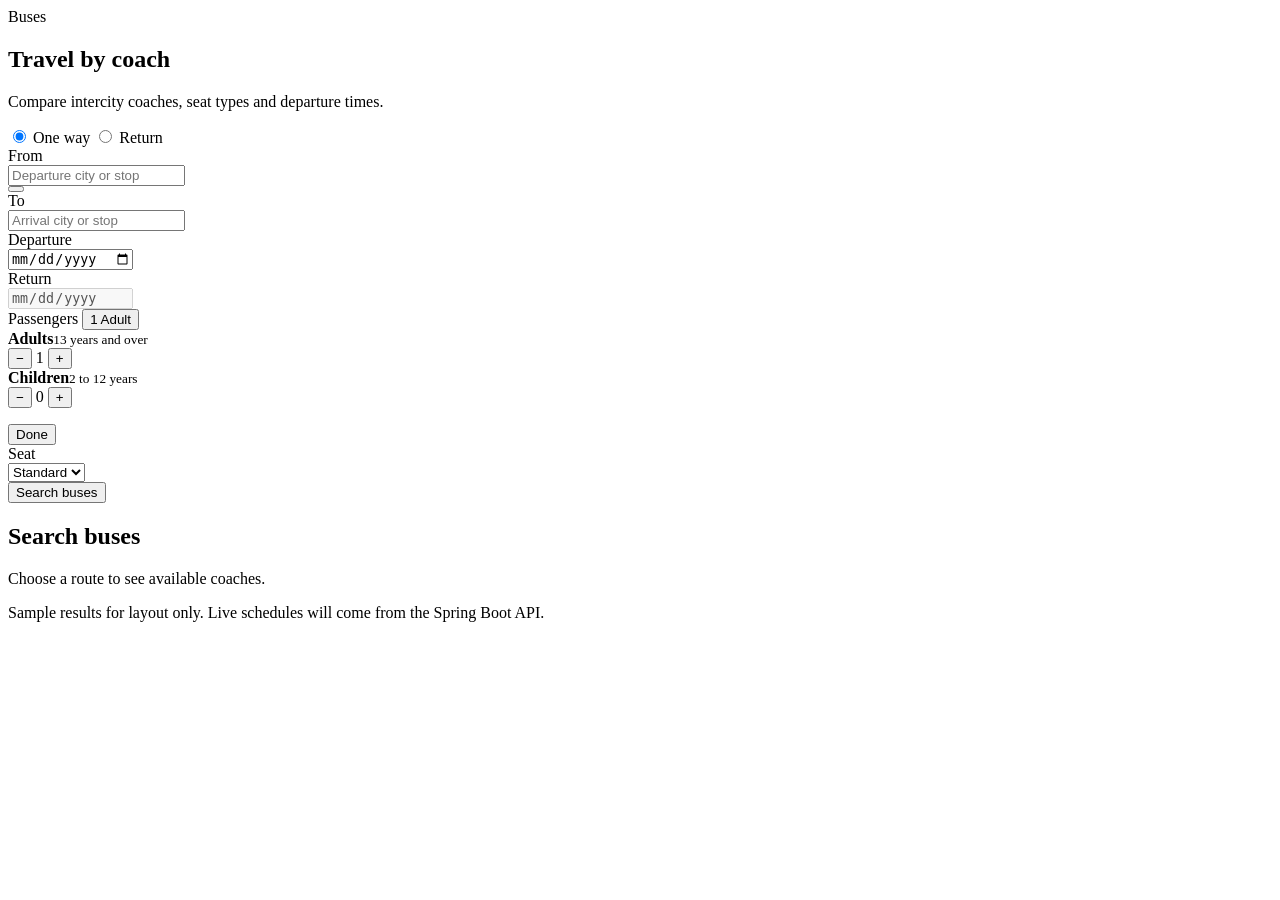
==== buses.html @ 0e9e32e3 "New layer added for more than flight - now trains - hotels and more is availanle" ====
<title>Buses · Bleet</title>
<!-- body: <body class="theme-buses"> -->

<main id="main">
    <section class="svc-hero">
        <div class="container">
            <p class="kicker">Buses</p>
            <h1>Travel by coach</h1>
            <p class="lead">Compare intercity coaches, seat types and departure times.</p>
        </div>
    </section>

    <section class="container">
        <form class="svc-panel" data-service-form="buses" novalidate aria-label="Bus search">
            <div class="svc-top">
                <div class="segmented" role="radiogroup" aria-label="Trip type">
                    <input type="radio" id="busOneWay" name="trip" value="oneway" checked>
                    <label for="busOneWay">One way</label>
                    <input type="radio" id="busReturn" name="trip" value="return">
                    <label for="busReturn">Return</label>
                </div>
            </div>

            <div class="svc-fields">
                <div class="svc-field is-wide">
                    <label class="svc-label" for="busFrom">From</label>
                    <div class="svc-control">
                        <i class="fa-solid fa-location-dot" aria-hidden="true"></i>
                        <input id="busFrom" name="from" type="text" placeholder="Departure city or stop"
                            autocomplete="off" required data-msg="Enter a departure city.">
                    </div>
                    <span class="svc-error" aria-live="polite"></span>
                </div>

                <button class="svc-swap" type="button" aria-label="Swap cities">
                    <i class="fa-solid fa-right-left" aria-hidden="true"></i>
                </button>

                <div class="svc-field is-wide">
                    <label class="svc-label" for="busTo">To</label>
                    <div class="svc-control">
                        <i class="fa-solid fa-location-dot" aria-hidden="true"></i>
                        <input id="busTo" name="to" type="text" placeholder="Arrival city or stop" autocomplete="off"
                            required data-msg="Enter a destination city.">
                    </div>
                    <span class="svc-error" aria-live="polite"></span>
                </div>

                <div class="svc-field">
                    <label class="svc-label" for="busDate">Departure</label>
                    <div class="svc-control">
                        <i class="fa-regular fa-calendar" aria-hidden="true"></i>
                        <input id="busDate" name="date" type="date" data-offset="7" required
                            data-msg="Choose a departure date." data-msg-range="Date can't be in the past.">
                    </div>
                    <span class="svc-error" aria-live="polite"></span>
                </div>

                <div class="svc-field is-return-only">
                    <label class="svc-label" for="busReturnDate">Return</label>
                    <div class="svc-control">
                        <i class="fa-regular fa-calendar" aria-hidden="true"></i>
                        <input id="busReturnDate" name="return" type="date" data-after="busDate" data-offset="14"
                            data-return disabled required data-msg="Choose a return date."
                            data-msg-range="Return must be on or after departure.">
                    </div>
                    <span class="svc-error" aria-live="polite"></span>
                </div>

                <div class="svc-field picker" data-total-max="10">
                    <span class="svc-label" id="busPaxLabel">Passengers</span>
                    <button class="picker-trigger" type="button" aria-haspopup="dialog" aria-expanded="false"
                        aria-controls="busPax" aria-labelledby="busPaxLabel picker-busSummary">
                        <i class="fa-solid fa-user-group" aria-hidden="true"></i>
                        <span class="picker-summary" id="picker-busSummary">1 Adult</span>
                        <i class="fa-solid fa-chevron-down picker-chevron" aria-hidden="true"></i>
                    </button>

                    <div class="picker-panel" id="busPax" role="dialog" aria-label="Passengers">
                        <div class="counter-row" data-key="adults" data-min="1" data-max="10" data-start="1"
                            data-one="Adult" data-many="Adults">
                            <div><strong>Adults</strong><small>13 years and over</small></div>
                            <div class="counter">
                                <button class="counter-btn" type="button" data-action="dec"
                                    aria-label="Remove an adult">&minus;</button>
                                <output>1</output>
                                <button class="counter-btn" type="button" data-action="inc"
                                    aria-label="Add an adult">+</button>
                            </div>
                        </div>
                        <div class="counter-row" data-key="children" data-min="0" data-max="10" data-start="0"
                            data-one="Child" data-many="Children">
                            <div><strong>Children</strong><small>2 to 12 years</small></div>
                            <div class="counter">
                                <button class="counter-btn" type="button" data-action="dec"
                                    aria-label="Remove a child">&minus;</button>
                                <output>0</output>
                                <button class="counter-btn" type="button" data-action="inc"
                                    aria-label="Add a child">+</button>
                            </div>
                        </div>
                        <div class="picker-foot">
                            <p class="picker-hint" aria-live="polite"></p>
                            <button class="btn picker-done svc-submit" type="button">Done</button>
                        </div>
                    </div>
                </div>

                <div class="svc-field is-small">
                    <label class="svc-label" for="busSeat">Seat</label>
                    <div class="svc-control">
                        <i class="fa-solid fa-chair" aria-hidden="true"></i>
                        <select id="busSeat" name="seat">
                            <option value="standard">Standard</option>
                            <option value="premium">Premium</option>
                            <option value="sleeper">Sleeper</option>
                        </select>
                    </div>
                </div>

                <button class="btn btn-lg svc-submit svc-search" type="submit">
                    <i class="fa-solid fa-magnifying-glass" aria-hidden="true"></i>Search buses
                </button>
            </div>
        </form>
    </section>

    <section class="svc-results container" id="results" aria-label="Search results">
        <div class="svc-results-head" id="resultsHead">
            <div>
                <h2>Search buses</h2>
                <p>Choose a route to see available coaches.</p>
            </div>
        </div>
        <div class="svc-list" id="resultsList"></div>
        <p class="svc-note">Sample results for layout only. Live schedules will come from the Spring Boot API.</p>
    </section>
</main>
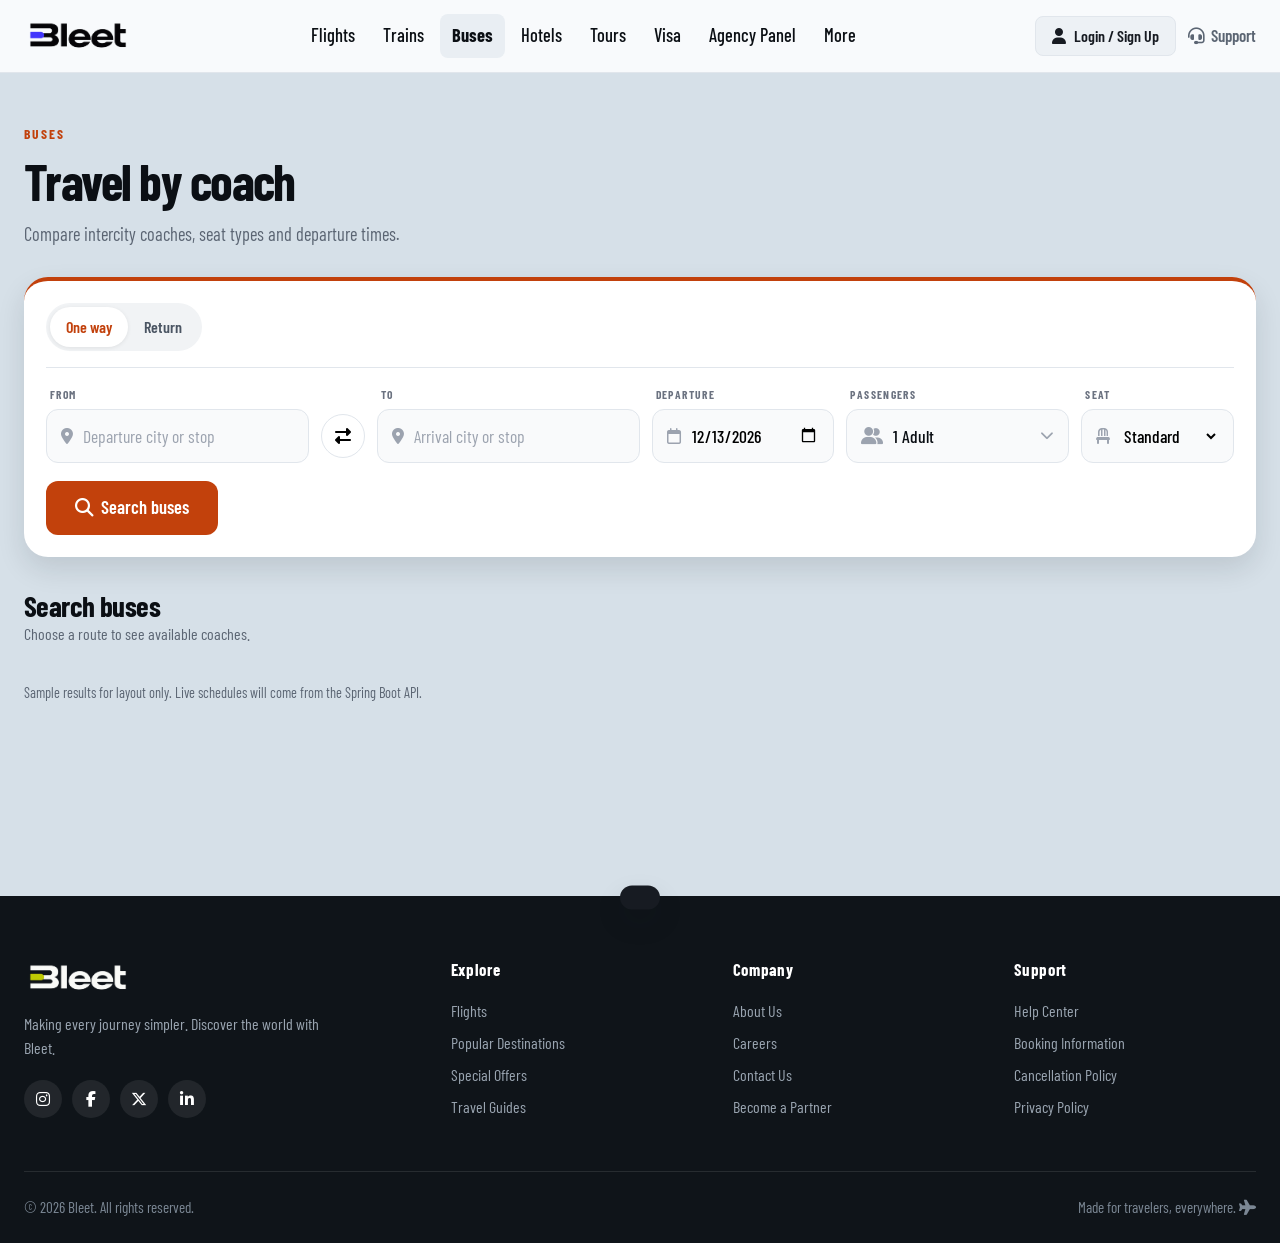
==== commit bb239e81: "Added the parts that where missing" ====
--- a/buses.html
+++ b/buses.html
@@ -1,138 +1,266 @@
-<title>Buses · Bleet</title>
-<!-- body: <body class="theme-buses"> -->
-
-<main id="main">
-    <section class="svc-hero">
+<!DOCTYPE html>
+<html lang="en">
+
+<head>
+    <meta charset="UTF-8">
+    <meta name="viewport" content="width=device-width, initial-scale=1">
+    <title>Buses · Bleet</title>
+    <meta name="description" content="Compare intercity coaches, seat types and departure times with Bleet.">
+    <link rel="icon" href="assets/images/logo.webp" type="image/webp">
+
+    <link rel="preconnect" href="https://fonts.googleapis.com">
+    <link rel="preconnect" href="https://fonts.gstatic.com" crossorigin>
+    <link rel="stylesheet"
+        href="https://fonts.googleapis.com/css2?family=Barlow+Condensed:wght@400;500;600;700&display=swap">
+    <link rel="stylesheet" href="https://cdnjs.cloudflare.com/ajax/libs/font-awesome/6.5.1/css/all.min.css">
+
+    <link rel="stylesheet" href="assets/style/global.css">
+    <link rel="stylesheet" href="assets/style/heading.css">
+    <link rel="stylesheet" href="assets/style/service-search.css">
+    <link rel="stylesheet" href="assets/style/footer.css">
+</head>
+
+<body class="theme-buses">
+
+    <a class="sr-only" href="#main">Skip to content</a>
+
+    <!-- HEADER -->
+    <header class="site-header">
+        <div class="header-inner">
+            <a href="index.html" class="brand" aria-label="Bleet home">
+                <img src="assets/images/black-logo.webp" alt="Bleet" height="36">
+            </a>
+
+            <nav class="main-nav" id="mainNav" aria-label="Primary">
+                <a href="index.html" class="nav-link">
+                    <i class="fa-solid fa-plane" aria-hidden="true"></i>Flights
+                </a>
+                <a href="trains.html" class="nav-link">
+                    <i class="fa-solid fa-train" aria-hidden="true"></i>Trains
+                </a>
+                <a href="buses.html" class="nav-link is-active" aria-current="page">
+                    <i class="fa-solid fa-bus" aria-hidden="true"></i>Buses
+                </a>
+                <a href="hotels.html" class="nav-link">
+                    <i class="fa-solid fa-hotel" aria-hidden="true"></i>Hotels
+                </a>
+                <a href="tours.html" class="nav-link">
+                    <i class="fa-solid fa-map-location-dot" aria-hidden="true"></i>Tours
+                </a>
+                <a href="visa.html" class="nav-link">
+                    <i class="fa-solid fa-passport" aria-hidden="true"></i>Visa
+                </a>
+                <a href="page.html?p=agency-panel" class="nav-link">
+                    <i class="fa-solid fa-briefcase" aria-hidden="true"></i>Agency Panel
+                </a>
+                <a href="page.html?p=more" class="nav-link">
+                    <i class="fa-solid fa-ellipsis" aria-hidden="true"></i>More
+                </a>
+            </nav>
+
+            <div class="header-actions">
+                <a href="page.html?p=login" class="btn btn-ghost">
+                    <i class="fa-solid fa-user" aria-hidden="true"></i><span>Login / Sign Up</span>
+                </a>
+                <a href="page.html?p=support" class="icon-link">
+                    <i class="fa-solid fa-headset" aria-hidden="true"></i><span>Support</span>
+                </a>
+                <button class="menu-toggle" type="button" aria-expanded="false" aria-controls="mainNav"
+                    aria-label="Open menu">
+                    <span></span><span></span><span></span>
+                </button>
+            </div>
+        </div>
+    </header>
+
+    <main id="main">
+        <section class="svc-hero">
+            <div class="container">
+                <p class="kicker">Buses</p>
+                <h1>Travel by coach</h1>
+                <p class="lead">Compare intercity coaches, seat types and departure times.</p>
+            </div>
+        </section>
+
+        <section class="container">
+            <form class="svc-panel" data-service-form="buses" novalidate aria-label="Bus search">
+                <div class="svc-top">
+                    <div class="segmented" role="radiogroup" aria-label="Trip type">
+                        <input type="radio" id="busOneWay" name="trip" value="oneway" checked>
+                        <label for="busOneWay">One way</label>
+                        <input type="radio" id="busReturn" name="trip" value="return">
+                        <label for="busReturn">Return</label>
+                    </div>
+                </div>
+
+                <div class="svc-fields">
+                    <div class="svc-field is-wide">
+                        <label class="svc-label" for="busFrom">From</label>
+                        <div class="svc-control">
+                            <i class="fa-solid fa-location-dot" aria-hidden="true"></i>
+                            <input id="busFrom" name="from" type="text" placeholder="Departure city or stop"
+                                autocomplete="off" required data-msg="Enter a departure city.">
+                        </div>
+                        <span class="svc-error" aria-live="polite"></span>
+                    </div>
+
+                    <button class="svc-swap" type="button" aria-label="Swap cities">
+                        <i class="fa-solid fa-right-left" aria-hidden="true"></i>
+                    </button>
+
+                    <div class="svc-field is-wide">
+                        <label class="svc-label" for="busTo">To</label>
+                        <div class="svc-control">
+                            <i class="fa-solid fa-location-dot" aria-hidden="true"></i>
+                            <input id="busTo" name="to" type="text" placeholder="Arrival city or stop"
+                                autocomplete="off" required data-msg="Enter a destination city.">
+                        </div>
+                        <span class="svc-error" aria-live="polite"></span>
+                    </div>
+
+                    <div class="svc-field">
+                        <label class="svc-label" for="busDate">Departure</label>
+                        <div class="svc-control">
+                            <i class="fa-regular fa-calendar" aria-hidden="true"></i>
+                            <input id="busDate" name="date" type="date" data-offset="7" required
+                                data-msg="Choose a departure date." data-msg-range="Date can't be in the past.">
+                        </div>
+                        <span class="svc-error" aria-live="polite"></span>
+                    </div>
+
+                    <div class="svc-field is-return-only">
+                        <label class="svc-label" for="busReturnDate">Return</label>
+                        <div class="svc-control">
+                            <i class="fa-regular fa-calendar" aria-hidden="true"></i>
+                            <input id="busReturnDate" name="return" type="date" data-after="busDate" data-offset="14"
+                                data-return disabled required data-msg="Choose a return date."
+                                data-msg-range="Return must be on or after departure.">
+                        </div>
+                        <span class="svc-error" aria-live="polite"></span>
+                    </div>
+
+                    <div class="svc-field picker" data-total-max="10">
+                        <span class="svc-label" id="busPaxLabel">Passengers</span>
+                        <button class="picker-trigger" type="button" aria-haspopup="dialog" aria-expanded="false"
+                            aria-controls="busPax" aria-labelledby="busPaxLabel picker-busSummary">
+                            <i class="fa-solid fa-user-group" aria-hidden="true"></i>
+                            <span class="picker-summary" id="picker-busSummary">1 Adult</span>
+                            <i class="fa-solid fa-chevron-down picker-chevron" aria-hidden="true"></i>
+                        </button>
+
+                        <div class="picker-panel" id="busPax" role="dialog" aria-label="Passengers">
+                            <div class="counter-row" data-key="adults" data-min="1" data-max="10" data-start="1"
+                                data-one="Adult" data-many="Adults">
+                                <div><strong>Adults</strong><small>13 years and over</small></div>
+                                <div class="counter">
+                                    <button class="counter-btn" type="button" data-action="dec"
+                                        aria-label="Remove an adult">&minus;</button>
+                                    <output>1</output>
+                                    <button class="counter-btn" type="button" data-action="inc"
+                                        aria-label="Add an adult">+</button>
+                                </div>
+                            </div>
+                            <div class="counter-row" data-key="children" data-min="0" data-max="10" data-start="0"
+                                data-one="Child" data-many="Children">
+                                <div><strong>Children</strong><small>2 to 12 years</small></div>
+                                <div class="counter">
+                                    <button class="counter-btn" type="button" data-action="dec"
+                                        aria-label="Remove a child">&minus;</button>
+                                    <output>0</output>
+                                    <button class="counter-btn" type="button" data-action="inc"
+                                        aria-label="Add a child">+</button>
+                                </div>
+                            </div>
+                            <div class="picker-foot">
+                                <p class="picker-hint" aria-live="polite"></p>
+                                <button class="btn picker-done svc-submit" type="button">Done</button>
+                            </div>
+                        </div>
+                    </div>
+
+                    <div class="svc-field is-small">
+                        <label class="svc-label" for="busSeat">Seat</label>
+                        <div class="svc-control">
+                            <i class="fa-solid fa-chair" aria-hidden="true"></i>
+                            <select id="busSeat" name="seat">
+                                <option value="standard">Standard</option>
+                                <option value="premium">Premium</option>
+                                <option value="sleeper">Sleeper</option>
+                            </select>
+                        </div>
+                    </div>
+
+                    <button class="btn btn-lg svc-submit svc-search" type="submit">
+                        <i class="fa-solid fa-magnifying-glass" aria-hidden="true"></i>Search buses
+                    </button>
+                </div>
+            </form>
+        </section>
+
+        <section class="svc-results container" id="results" aria-label="Search results">
+            <div class="svc-results-head" id="resultsHead">
+                <div>
+                    <h2>Search buses</h2>
+                    <p>Choose a route to see available coaches.</p>
+                </div>
+            </div>
+            <div class="svc-list" id="resultsList"></div>
+            <p class="svc-note">Sample results for layout only. Live schedules will come from the Spring Boot API.</p>
+        </section>
+    </main>
+
+    <!-- FOOTER -->
+    <footer class="site-footer">
         <div class="container">
-            <p class="kicker">Buses</p>
-            <h1>Travel by coach</h1>
-            <p class="lead">Compare intercity coaches, seat types and departure times.</p>
+            <div class="footer-grid">
+                <div class="footer-brand">
+                    <a href="index.html" aria-label="Bleet home">
+                        <img src="assets/images/black-logo.webp" alt="Bleet" height="36">
+                    </a>
+                    <p>Making every journey simpler. Discover the world with Bleet.</p>
+                    <div class="footer-socials">
+                        <a href="#" aria-label="Instagram"><i class="fa-brands fa-instagram" aria-hidden="true"></i></a>
+                        <a href="#" aria-label="Facebook"><i class="fa-brands fa-facebook-f" aria-hidden="true"></i></a>
+                        <a href="#" aria-label="X"><i class="fa-brands fa-x-twitter" aria-hidden="true"></i></a>
+                        <a href="#" aria-label="LinkedIn"><i class="fa-brands fa-linkedin-in"
+                                aria-hidden="true"></i></a>
+                    </div>
+                </div>
+
+                <nav class="footer-col" aria-label="Explore">
+                    <h4>Explore</h4>
+                    <a href="index.html">Flights</a>
+                    <a href="index.html#destinations">Popular Destinations</a>
+                    <a href="index.html#offers">Special Offers</a>
+                    <a href="page.html?p=guides">Travel Guides</a>
+                </nav>
+
+                <nav class="footer-col" aria-label="Company">
+                    <h4>Company</h4>
+                    <a href="page.html?p=about">About Us</a>
+                    <a href="page.html?p=careers">Careers</a>
+                    <a href="page.html?p=contact">Contact Us</a>
+                    <a href="page.html?p=partner">Become a Partner</a>
+                </nav>
+
+                <nav class="footer-col" aria-label="Support">
+                    <h4>Support</h4>
+                    <a href="page.html?p=help">Help Center</a>
+                    <a href="page.html?p=booking-info">Booking Information</a>
+                    <a href="page.html?p=cancellation">Cancellation Policy</a>
+                    <a href="page.html?p=privacy">Privacy Policy</a>
+                </nav>
+            </div>
+
+            <div class="footer-bottom">
+                <span>&copy; 2026 Bleet. All rights reserved.</span>
+                <span>Made for travelers, everywhere. <i class="fa-solid fa-plane" aria-hidden="true"></i></span>
+            </div>
         </div>
-    </section>
-
-    <section class="container">
-        <form class="svc-panel" data-service-form="buses" novalidate aria-label="Bus search">
-            <div class="svc-top">
-                <div class="segmented" role="radiogroup" aria-label="Trip type">
-                    <input type="radio" id="busOneWay" name="trip" value="oneway" checked>
-                    <label for="busOneWay">One way</label>
-                    <input type="radio" id="busReturn" name="trip" value="return">
-                    <label for="busReturn">Return</label>
-                </div>
-            </div>
-
-            <div class="svc-fields">
-                <div class="svc-field is-wide">
-                    <label class="svc-label" for="busFrom">From</label>
-                    <div class="svc-control">
-                        <i class="fa-solid fa-location-dot" aria-hidden="true"></i>
-                        <input id="busFrom" name="from" type="text" placeholder="Departure city or stop"
-                            autocomplete="off" required data-msg="Enter a departure city.">
-                    </div>
-                    <span class="svc-error" aria-live="polite"></span>
-                </div>
-
-                <button class="svc-swap" type="button" aria-label="Swap cities">
-                    <i class="fa-solid fa-right-left" aria-hidden="true"></i>
-                </button>
-
-                <div class="svc-field is-wide">
-                    <label class="svc-label" for="busTo">To</label>
-                    <div class="svc-control">
-                        <i class="fa-solid fa-location-dot" aria-hidden="true"></i>
-                        <input id="busTo" name="to" type="text" placeholder="Arrival city or stop" autocomplete="off"
-                            required data-msg="Enter a destination city.">
-                    </div>
-                    <span class="svc-error" aria-live="polite"></span>
-                </div>
-
-                <div class="svc-field">
-                    <label class="svc-label" for="busDate">Departure</label>
-                    <div class="svc-control">
-                        <i class="fa-regular fa-calendar" aria-hidden="true"></i>
-                        <input id="busDate" name="date" type="date" data-offset="7" required
-                            data-msg="Choose a departure date." data-msg-range="Date can't be in the past.">
-                    </div>
-                    <span class="svc-error" aria-live="polite"></span>
-                </div>
-
-                <div class="svc-field is-return-only">
-                    <label class="svc-label" for="busReturnDate">Return</label>
-                    <div class="svc-control">
-                        <i class="fa-regular fa-calendar" aria-hidden="true"></i>
-                        <input id="busReturnDate" name="return" type="date" data-after="busDate" data-offset="14"
-                            data-return disabled required data-msg="Choose a return date."
-                            data-msg-range="Return must be on or after departure.">
-                    </div>
-                    <span class="svc-error" aria-live="polite"></span>
-                </div>
-
-                <div class="svc-field picker" data-total-max="10">
-                    <span class="svc-label" id="busPaxLabel">Passengers</span>
-                    <button class="picker-trigger" type="button" aria-haspopup="dialog" aria-expanded="false"
-                        aria-controls="busPax" aria-labelledby="busPaxLabel picker-busSummary">
-                        <i class="fa-solid fa-user-group" aria-hidden="true"></i>
-                        <span class="picker-summary" id="picker-busSummary">1 Adult</span>
-                        <i class="fa-solid fa-chevron-down picker-chevron" aria-hidden="true"></i>
-                    </button>
-
-                    <div class="picker-panel" id="busPax" role="dialog" aria-label="Passengers">
-                        <div class="counter-row" data-key="adults" data-min="1" data-max="10" data-start="1"
-                            data-one="Adult" data-many="Adults">
-                            <div><strong>Adults</strong><small>13 years and over</small></div>
-                            <div class="counter">
-                                <button class="counter-btn" type="button" data-action="dec"
-                                    aria-label="Remove an adult">&minus;</button>
-                                <output>1</output>
-                                <button class="counter-btn" type="button" data-action="inc"
-                                    aria-label="Add an adult">+</button>
-                            </div>
-                        </div>
-                        <div class="counter-row" data-key="children" data-min="0" data-max="10" data-start="0"
-                            data-one="Child" data-many="Children">
-                            <div><strong>Children</strong><small>2 to 12 years</small></div>
-                            <div class="counter">
-                                <button class="counter-btn" type="button" data-action="dec"
-                                    aria-label="Remove a child">&minus;</button>
-                                <output>0</output>
-                                <button class="counter-btn" type="button" data-action="inc"
-                                    aria-label="Add a child">+</button>
-                            </div>
-                        </div>
-                        <div class="picker-foot">
-                            <p class="picker-hint" aria-live="polite"></p>
-                            <button class="btn picker-done svc-submit" type="button">Done</button>
-                        </div>
-                    </div>
-                </div>
-
-                <div class="svc-field is-small">
-                    <label class="svc-label" for="busSeat">Seat</label>
-                    <div class="svc-control">
-                        <i class="fa-solid fa-chair" aria-hidden="true"></i>
-                        <select id="busSeat" name="seat">
-                            <option value="standard">Standard</option>
-                            <option value="premium">Premium</option>
-                            <option value="sleeper">Sleeper</option>
-                        </select>
-                    </div>
-                </div>
-
-                <button class="btn btn-lg svc-submit svc-search" type="submit">
-                    <i class="fa-solid fa-magnifying-glass" aria-hidden="true"></i>Search buses
-                </button>
-            </div>
-        </form>
-    </section>
-
-    <section class="svc-results container" id="results" aria-label="Search results">
-        <div class="svc-results-head" id="resultsHead">
-            <div>
-                <h2>Search buses</h2>
-                <p>Choose a route to see available coaches.</p>
-            </div>
-        </div>
-        <div class="svc-list" id="resultsList"></div>
-        <p class="svc-note">Sample results for layout only. Live schedules will come from the Spring Boot API.</p>
-    </section>
-</main>+    </footer>
+
+    <script src="assets/logic/common.js" defer></script>
+    <script src="assets/logic/service-search.js" defer></script>
+</body>
+
+</html>
--- a/assets/style/global.css
+++ b/assets/style/global.css
@@ -0,0 +1,290 @@
+/* =========================================
+   BLEET — GLOBAL
+   Tokens, reset, base type, buttons, utilities
+   ========================================= */
+
+:root {
+  --color-bg: #d6e0e8;
+  --color-surface: #ffffff;
+  --color-text: #0b0f14;
+  --color-muted: #5b6573;
+  --color-border: #e1e6ec;
+  --color-ink: #171b22;
+  --color-ink-hover: #2b313b;
+  --color-danger: #b42318;
+
+  --radius-sm: 8px;
+  --radius-md: 12px;
+  --radius-lg: 24px;
+
+  --shadow-sm: 0 2px 6px rgba(16, 22, 30, 0.06);
+  --shadow-md: 0 12px 28px rgba(16, 22, 30, 0.12);
+
+  --ease-out: cubic-bezier(0.16, 1, 0.3, 1);
+  --ease-spring: cubic-bezier(0.34, 1.56, 0.64, 1);
+
+  --font: "Barlow Condensed", system-ui, sans-serif;
+  --container: 1400px;
+  --header-h: 72px;
+}
+
+/* Reset */
+*,
+*::before,
+*::after {
+  box-sizing: border-box;
+  margin: 0;
+  padding: 0;
+}
+
+html {
+  -webkit-text-size-adjust: 100%;
+  scroll-behavior: smooth;
+}
+
+body {
+  min-height: 100vh;
+  background: var(--color-bg);
+  color: var(--color-text);
+  font-family: var(--font);
+  line-height: 1.5;
+  -webkit-font-smoothing: antialiased;
+}
+
+img,
+svg {
+  display: block;
+  max-width: 100%;
+  height: auto;
+}
+
+button,
+input,
+select,
+textarea {
+  font: inherit;
+  color: inherit;
+}
+
+button {
+  background: none;
+  border: 0;
+  cursor: pointer;
+}
+
+a {
+  color: inherit;
+}
+
+h1,
+h2,
+h3,
+h4 {
+  line-height: 1.15;
+}
+
+:focus-visible {
+  outline: 3px solid #000;
+  outline-offset: 2px;
+}
+
+/* Layout & type helpers */
+.container {
+  width: min(100% - 48px, var(--container));
+  margin-inline: auto;
+}
+
+.kicker {
+  display: inline-block;
+  margin-bottom: 8px;
+  font-size: 0.85rem;
+  font-weight: 700;
+  letter-spacing: 0.14em;
+  text-transform: uppercase;
+  color: #4b5563;
+}
+
+.muted {
+  color: var(--color-muted);
+}
+
+.sr-only {
+  position: absolute;
+  width: 1px;
+  height: 1px;
+  padding: 0;
+  margin: -1px;
+  overflow: hidden;
+  clip: rect(0, 0, 0, 0);
+  white-space: nowrap;
+  border: 0;
+}
+
+.skip-link:focus {
+  position: fixed;
+  top: 8px;
+  left: 8px;
+  z-index: 3000;
+  width: auto;
+  height: auto;
+  clip: auto;
+}
+
+/* Shared keyframes */
+@keyframes rise {
+  from {
+    opacity: 0;
+    transform: translateY(18px);
+  }
+  to {
+    opacity: 1;
+    transform: none;
+  }
+}
+
+/* Scroll reveal: only hidden when JS is running (common.js adds .js) */
+.js .reveal {
+  opacity: 0;
+  transform: translateY(24px);
+  transition:
+    opacity 0.7s var(--ease-out),
+    transform 0.7s var(--ease-out);
+}
+
+.js .reveal.is-visible {
+  opacity: 1;
+  transform: none;
+}
+
+/* Buttons */
+.btn {
+  position: relative;
+  isolation: isolate;
+  overflow: hidden;
+  display: inline-flex;
+  align-items: center;
+  justify-content: center;
+  gap: 8px;
+  height: 40px;
+  padding: 0 16px;
+  border: 1px solid transparent;
+  border-radius: var(--radius-sm);
+  font-size: 1rem;
+  font-weight: 600;
+  text-decoration: none;
+  white-space: nowrap;
+  transition:
+    transform 0.25s var(--ease-out),
+    box-shadow 0.25s var(--ease-out),
+    background-color 0.2s ease;
+}
+
+/* Light sheen that sweeps across on hover */
+.btn::before {
+  content: "";
+  position: absolute;
+  inset: 0;
+  z-index: -1;
+  background: linear-gradient(
+    120deg,
+    transparent,
+    rgba(255, 255, 255, 0.3),
+    transparent
+  );
+  transform: translateX(-120%);
+  transition: transform 0.6s var(--ease-out);
+}
+
+.btn:hover::before {
+  transform: translateX(120%);
+}
+
+.btn:hover {
+  transform: translateY(-2px);
+  box-shadow: var(--shadow-md);
+}
+
+.btn:active {
+  transform: translateY(0) scale(0.98);
+  box-shadow: var(--shadow-sm);
+}
+
+.btn-primary {
+  background: var(--color-ink);
+  color: #fff;
+}
+
+.btn-primary:hover {
+  background: var(--color-ink-hover);
+}
+
+.btn-ghost {
+  background: #edf1f5;
+  border-color: var(--color-border);
+  color: var(--color-ink);
+}
+
+.btn-ghost:hover {
+  background: #e2e8ef;
+}
+
+.btn-lg {
+  height: 54px;
+  padding: 0 28px;
+  font-size: 1.15rem;
+  border-radius: var(--radius-md);
+}
+
+.btn-block {
+  width: 100%;
+}
+
+/* Toast notifications (window.Bleet.toast) */
+.toast {
+  position: fixed;
+  left: 50%;
+  bottom: 24px;
+  z-index: 2000;
+  max-width: calc(100% - 32px);
+  padding: 12px 20px;
+  border-radius: var(--radius-md);
+  background: var(--color-ink);
+  color: #fff;
+  box-shadow: var(--shadow-md);
+  transform: translate(-50%, 140%);
+  transition: transform 0.45s var(--ease-spring);
+  pointer-events: none;
+}
+
+.toast.is-visible {
+  transform: translate(-50%, 0);
+}
+
+/* Respect users who ask for less motion */
+@media (prefers-reduced-motion: reduce) {
+  *,
+  *::before,
+  *::after {
+    animation-duration: 0.01ms !important;
+    animation-iteration-count: 1 !important;
+    transition-duration: 0.01ms !important;
+    scroll-behavior: auto !important;
+  }
+
+  .js .reveal {
+    opacity: 1;
+    transform: none;
+  }
+}
+
+/* Thin, neutral scrollbar that matches the design (keeps it usable) */
+html {
+  scrollbar-width: thin;
+  scrollbar-color: #9aa5b1 transparent;
+}
+
+/* Prevent accidental sideways scrolling from animated elements */
+html,
+body {
+  overflow-x: clip;
+}
--- a/assets/style/heading.css
+++ b/assets/style/heading.css
@@ -0,0 +1,248 @@
+/* =========================================
+   BLEET — SITE HEADER
+   ========================================= */
+
+.site-header {
+  position: sticky;
+  top: 0;
+  z-index: 1000;
+  background: #f8fafc; /* solid colour: blur was redrawn on every scroll frame */
+  border-bottom: 1px solid var(--color-border);
+  transition: box-shadow 0.3s ease;
+  animation: header-in 0.6s var(--ease-out) both;
+}
+
+.site-header.is-scrolled {
+  box-shadow: 0 6px 20px rgba(16, 22, 30, 0.08);
+}
+
+@keyframes header-in {
+  from {
+    opacity: 0;
+    transform: translateY(-16px);
+  }
+  to {
+    opacity: 1;
+    transform: none;
+  }
+}
+
+.header-inner {
+  display: flex;
+  align-items: center;
+  justify-content: space-between;
+  gap: 24px;
+  width: min(100% - 48px, var(--container));
+  height: var(--header-h);
+  margin-inline: auto;
+}
+
+/* Logo */
+.brand {
+  display: inline-flex;
+  flex-shrink: 0;
+}
+
+.brand img {
+  height: 36px;
+  width: auto;
+  transition: transform 0.35s var(--ease-spring);
+}
+
+.brand:hover img {
+  transform: scale(1.05);
+}
+
+/* Navigation */
+.main-nav {
+  display: flex;
+  align-items: center;
+  gap: 4px;
+}
+
+.nav-link {
+  display: inline-flex;
+  align-items: center;
+  padding: 8px 12px;
+  border-radius: var(--radius-sm);
+  font-size: 1.15rem;
+  font-weight: 500;
+  text-decoration: none;
+  transition:
+    transform 0.3s var(--ease-out),
+    box-shadow 0.3s var(--ease-out),
+    background-color 0.2s ease;
+}
+
+/* Icon is hidden until hover, then slides in */
+.nav-link i {
+  width: 0;
+  margin-right: 0;
+  overflow: hidden;
+  opacity: 0;
+  font-size: 1rem;
+  transform: translateY(-6px);
+  transition:
+    width 0.3s var(--ease-out),
+    margin 0.3s var(--ease-out),
+    opacity 0.3s ease,
+    transform 0.3s var(--ease-out);
+}
+
+.nav-link:hover,
+.nav-link:focus-visible {
+  background: #fff;
+  box-shadow: 0 8px 20px rgba(0, 0, 0, 0.08);
+  transform: scale(1.04);
+}
+
+.nav-link:hover i,
+.nav-link:focus-visible i {
+  width: 1rem;
+  margin-right: 6px;
+  opacity: 1;
+  transform: none;
+}
+
+.nav-link.is-active {
+  background: #e9eef3;
+  font-weight: 700;
+}
+
+/* Actions */
+.header-actions {
+  display: flex;
+  align-items: center;
+  gap: 12px;
+}
+
+.icon-link {
+  display: inline-flex;
+  align-items: center;
+  gap: 6px;
+  font-size: 1.05rem;
+  font-weight: 600;
+  color: var(--color-muted);
+  text-decoration: none;
+  transition:
+    color 0.2s ease,
+    transform 0.25s var(--ease-out);
+}
+
+.icon-link:hover {
+  color: var(--color-text);
+  transform: translateY(-2px);
+}
+
+/* Hamburger (mobile only) */
+.menu-toggle {
+  display: none;
+  flex-direction: column;
+  align-items: center;
+  justify-content: center;
+  gap: 5px;
+  width: 40px;
+  height: 40px;
+  border-radius: var(--radius-sm);
+  transition: background-color 0.2s ease;
+}
+
+.menu-toggle:hover {
+  background: #edf1f5;
+}
+
+.menu-toggle span {
+  display: block;
+  width: 20px;
+  height: 2px;
+  border-radius: 2px;
+  background: var(--color-text);
+  transition:
+    transform 0.35s var(--ease-out),
+    opacity 0.2s ease;
+}
+
+.menu-toggle[aria-expanded="true"] span:nth-child(1) {
+  transform: translateY(7px) rotate(45deg);
+}
+
+.menu-toggle[aria-expanded="true"] span:nth-child(2) {
+  opacity: 0;
+}
+
+.menu-toggle[aria-expanded="true"] span:nth-child(3) {
+  transform: translateY(-7px) rotate(-45deg);
+}
+
+/* Responsive */
+@media (max-width: 1200px) {
+  .main-nav {
+    gap: 2px;
+  }
+
+  .nav-link {
+    padding: 8px;
+    font-size: 1.05rem;
+  }
+}
+
+@media (max-width: 992px) {
+  .menu-toggle {
+    display: flex;
+  }
+
+  .main-nav {
+    position: absolute;
+    top: 100%;
+    left: 0;
+    right: 0;
+    flex-direction: column;
+    align-items: stretch;
+    gap: 2px;
+    padding: 12px 24px 20px;
+    background: #fff;
+    border-bottom: 1px solid var(--color-border);
+    box-shadow: var(--shadow-md);
+    opacity: 0;
+    visibility: hidden;
+    transform: translateY(-8px);
+    transition:
+      opacity 0.25s ease,
+      transform 0.3s var(--ease-out),
+      visibility 0.3s;
+  }
+
+  .main-nav.is-open {
+    opacity: 1;
+    visibility: visible;
+    transform: none;
+  }
+
+  .nav-link {
+    padding: 12px;
+    font-size: 1.15rem;
+  }
+
+  .nav-link i {
+    width: 1rem;
+    margin-right: 6px;
+    opacity: 1;
+    transform: none;
+  }
+
+  .nav-link:hover,
+  .nav-link:focus-visible {
+    transform: none;
+  }
+}
+
+@media (max-width: 576px) {
+  .header-inner {
+    width: min(100% - 32px, var(--container));
+    height: 64px;
+  }
+
+  .icon-link span {
+    display: none;
+  }
+}
--- a/assets/style/service-search.css
+++ b/assets/style/service-search.css
@@ -0,0 +1,660 @@
+/* =========================================
+   BLEET — SERVICE SEARCH
+   Shared panel for trains, buses, hotels, tours and visa.
+   Performance: no blur, no images, transform/opacity only.
+   ========================================= */
+
+/* Accent colour per service (set on <body>) */
+.theme-trains {
+  --accent: #0f766e;
+  --accent-soft: #d5f0ec;
+}
+.theme-buses {
+  --accent: #c2410c;
+  --accent-soft: #fde6d8;
+}
+.theme-hotels {
+  --accent: #be185d;
+  --accent-soft: #fbe0ec;
+}
+.theme-tours {
+  --accent: #15803d;
+  --accent-soft: #dcf5e4;
+}
+.theme-visa {
+  --accent: #4338ca;
+  --accent-soft: #e0e2fb;
+}
+
+@keyframes bump {
+  0% {
+    transform: scale(1);
+  }
+  50% {
+    transform: scale(1.25);
+  }
+  100% {
+    transform: scale(1);
+  }
+}
+
+/* ---------- Page hero ---------- */
+.svc-hero {
+  padding: 48px 0 28px;
+}
+
+.svc-hero .kicker {
+  color: var(--accent);
+}
+
+.svc-hero h1 {
+  margin-bottom: 10px;
+  font-size: clamp(2.2rem, 4vw, 3.2rem);
+  letter-spacing: -0.03em;
+}
+
+.svc-hero .lead {
+  max-width: 640px;
+  font-size: 1.15rem;
+  color: var(--color-muted);
+}
+
+/* ---------- Panel shell ---------- */
+.svc-panel {
+  padding: 22px;
+  border-radius: var(--radius-lg);
+  border-top: 4px solid var(--accent);
+  background: #fff;
+  box-shadow: var(--shadow-md);
+}
+
+.svc-top {
+  display: flex;
+  flex-wrap: wrap;
+  align-items: center;
+  justify-content: space-between;
+  gap: 14px;
+  margin-bottom: 18px;
+  padding-bottom: 16px;
+  border-bottom: 1px solid var(--color-border);
+}
+
+/* Segmented control (One way / Return, Hotel / Apartment) */
+.segmented {
+  position: relative;
+  display: inline-flex;
+  padding: 4px;
+  border-radius: 999px;
+  background: #f1f3f5;
+}
+
+.segmented input {
+  position: absolute;
+  opacity: 0;
+  pointer-events: none;
+}
+
+.segmented label {
+  padding: 8px 16px;
+  border-radius: 999px;
+  font-weight: 600;
+  color: #4b5563;
+  cursor: pointer;
+  transition:
+    color 0.2s ease,
+    background-color 0.25s var(--ease-out);
+}
+
+.segmented label:hover {
+  color: #000;
+}
+
+.segmented input:checked + label {
+  background: #fff;
+  color: var(--accent);
+  box-shadow: 0 1px 4px rgba(0, 0, 0, 0.08);
+}
+
+.segmented input:focus-visible + label {
+  outline: 3px solid var(--accent);
+  outline-offset: 2px;
+}
+
+/* ---------- Fields (flex-wrap, so hidden fields never leave gaps) ---------- */
+.svc-fields {
+  display: flex;
+  flex-wrap: wrap;
+  align-items: flex-end;
+  gap: 18px 12px;
+}
+
+.svc-field {
+  position: relative;
+  flex: 1 1 180px;
+  min-width: 0;
+}
+
+.svc-field.is-wide {
+  flex-basis: 260px;
+}
+.svc-field.is-small {
+  flex-basis: 150px;
+}
+.svc-field.is-full {
+  flex-basis: 100%;
+}
+.svc-field.picker {
+  flex-basis: 220px;
+}
+
+/* Return date only shows on Return trips */
+.svc-field.is-return-only {
+  display: none;
+}
+
+.svc-panel.is-return .svc-field.is-return-only {
+  display: block;
+  animation: rise 0.4s var(--ease-out) backwards;
+}
+
+.svc-label {
+  display: block;
+  margin: 0 0 6px 4px;
+  font-size: 0.72rem;
+  font-weight: 700;
+  letter-spacing: 0.12em;
+  text-transform: uppercase;
+  color: #6b7280;
+}
+
+.svc-control {
+  display: flex;
+  align-items: center;
+  gap: 10px;
+  height: 54px;
+  padding: 0 14px;
+  border: 1px solid var(--color-border);
+  border-radius: var(--radius-md);
+  background: #f9fafb;
+  transition:
+    border-color 0.2s ease,
+    box-shadow 0.2s ease,
+    background-color 0.2s ease;
+}
+
+.svc-control > i {
+  flex-shrink: 0;
+  color: #9ca3af;
+  transition: color 0.2s ease;
+}
+
+.svc-control:focus-within {
+  border-color: var(--accent);
+  background: #fff;
+  box-shadow: 0 0 0 3px rgba(0, 0, 0, 0.06);
+}
+
+.svc-control:focus-within > i {
+  color: var(--accent);
+}
+
+.svc-control input,
+.svc-control select {
+  width: 100%;
+  min-width: 0;
+  height: 100%;
+  border: 0;
+  outline: none;
+  background: transparent;
+  font-size: 1.1rem;
+  font-weight: 500;
+  color: #000;
+}
+
+.svc-control input::placeholder {
+  color: #9ca3af;
+  font-weight: 400;
+}
+
+.svc-control input:disabled {
+  color: #9ca3af;
+}
+
+.svc-field.is-invalid .svc-control {
+  border-color: var(--color-danger);
+}
+
+.svc-error {
+  position: absolute;
+  top: 100%;
+  left: 4px;
+  margin-top: 4px;
+  font-size: 0.85rem;
+  color: var(--color-danger);
+}
+
+.svc-error:empty {
+  display: none;
+}
+
+/* Swap button (trains and buses) */
+.svc-swap {
+  flex: 0 0 44px;
+  align-self: flex-end;
+  display: grid;
+  place-items: center;
+  width: 44px;
+  height: 44px;
+  margin-bottom: 5px;
+  border: 1px solid var(--color-border);
+  border-radius: 50%;
+  background: #fff;
+  color: #000;
+  transition:
+    transform 0.45s var(--ease-spring),
+    background-color 0.2s ease;
+}
+
+.svc-swap:hover {
+  background: #f3f4f6;
+  transform: rotate(180deg);
+}
+
+/* Submit button */
+.svc-submit {
+  background: var(--accent);
+  color: #fff;
+}
+
+.svc-submit:hover {
+  background: var(--accent);
+  filter: brightness(0.92);
+}
+
+.svc-search {
+  flex: 0 0 auto;
+  height: 54px;
+}
+
+/* ---------- Chips (tour style, visa type) ---------- */
+.chips {
+  display: flex;
+  flex-wrap: wrap;
+  gap: 8px;
+}
+
+.chips input {
+  position: absolute;
+  opacity: 0;
+  pointer-events: none;
+}
+
+.chips label {
+  display: inline-flex;
+  align-items: center;
+  gap: 8px;
+  padding: 10px 16px;
+  border: 1px solid var(--color-border);
+  border-radius: 999px;
+  font-weight: 600;
+  cursor: pointer;
+  transition:
+    background-color 0.2s ease,
+    color 0.2s ease,
+    border-color 0.2s ease,
+    transform 0.2s var(--ease-out);
+}
+
+.chips label:hover {
+  transform: translateY(-1px);
+  border-color: #9ca3af;
+}
+
+.chips input:checked + label {
+  background: var(--accent);
+  border-color: var(--accent);
+  color: #fff;
+}
+
+.chips input:focus-visible + label {
+  outline: 3px solid var(--accent);
+  outline-offset: 2px;
+}
+
+/* ---------- Travellers / guests picker ---------- */
+.picker-trigger {
+  display: flex;
+  align-items: center;
+  gap: 10px;
+  width: 100%;
+  height: 54px;
+  padding: 0 14px;
+  border: 1px solid var(--color-border);
+  border-radius: var(--radius-md);
+  background: #f9fafb;
+  font-size: 1.1rem;
+  font-weight: 500;
+  text-align: left;
+  transition:
+    border-color 0.2s ease,
+    background-color 0.2s ease;
+}
+
+.picker-trigger:hover {
+  border-color: #9ca3af;
+}
+
+.picker-trigger[aria-expanded="true"] {
+  border-color: var(--accent);
+  background: #fff;
+}
+
+.picker-trigger > i:first-child {
+  flex-shrink: 0;
+  color: #9ca3af;
+}
+
+.picker-summary {
+  flex: 1;
+  min-width: 0;
+  overflow: hidden;
+  white-space: nowrap;
+  text-overflow: ellipsis;
+}
+
+.picker-chevron {
+  flex-shrink: 0;
+  font-size: 0.85rem;
+  color: #9ca3af;
+  transition: transform 0.35s var(--ease-spring);
+}
+
+.picker-trigger[aria-expanded="true"] .picker-chevron {
+  transform: rotate(180deg);
+}
+
+.picker-panel {
+  position: absolute;
+  top: calc(100% + 10px);
+  left: 0;
+  z-index: 30;
+  width: max(100%, 300px);
+  padding: 18px;
+  border: 1px solid var(--color-border);
+  border-radius: var(--radius-md);
+  background: #fff;
+  box-shadow: 0 20px 40px rgba(24, 32, 40, 0.2);
+  transform: translateY(-8px) scale(0.98);
+  transform-origin: top center;
+  opacity: 0;
+  visibility: hidden;
+  transition:
+    opacity 0.22s ease,
+    transform 0.3s var(--ease-out),
+    visibility 0s linear 0.3s;
+}
+
+.picker-panel.is-open {
+  opacity: 1;
+  visibility: visible;
+  transform: none;
+  transition:
+    opacity 0.22s ease,
+    transform 0.3s var(--ease-out),
+    visibility 0s;
+}
+
+.picker-panel.is-open .counter-row:nth-child(1) {
+  animation: rise 0.4s var(--ease-out) 0.05s backwards;
+}
+.picker-panel.is-open .counter-row:nth-child(2) {
+  animation: rise 0.4s var(--ease-out) 0.1s backwards;
+}
+.picker-panel.is-open .counter-row:nth-child(3) {
+  animation: rise 0.4s var(--ease-out) 0.15s backwards;
+}
+
+.counter-row {
+  display: flex;
+  align-items: center;
+  justify-content: space-between;
+  gap: 12px;
+  padding: 10px 0;
+}
+
+.counter-row + .counter-row {
+  border-top: 1px solid #f1f3f5;
+}
+
+.counter-row strong {
+  display: block;
+  font-size: 1.05rem;
+}
+
+.counter-row small {
+  font-size: 0.85rem;
+  color: var(--color-muted);
+}
+
+.counter {
+  display: flex;
+  align-items: center;
+  gap: 12px;
+}
+
+.counter-btn {
+  display: grid;
+  place-items: center;
+  width: 36px;
+  height: 36px;
+  border: 1px solid var(--color-border);
+  border-radius: 50%;
+  background: #fff;
+  font-size: 1.2rem;
+  line-height: 1;
+  transition:
+    background-color 0.2s ease,
+    transform 0.2s var(--ease-spring),
+    opacity 0.2s ease;
+}
+
+.counter-btn:hover:not(:disabled) {
+  background: #f3f4f6;
+  transform: scale(1.08);
+}
+
+.counter-btn:active:not(:disabled) {
+  transform: scale(0.92);
+}
+
+.counter-btn:disabled {
+  opacity: 0.35;
+  cursor: not-allowed;
+}
+
+.counter output {
+  display: inline-block;
+  min-width: 24px;
+  font-size: 1.2rem;
+  font-weight: 700;
+  text-align: center;
+}
+
+.counter output.bump {
+  animation: bump 0.3s var(--ease-spring);
+}
+
+.picker-foot {
+  display: flex;
+  align-items: center;
+  justify-content: space-between;
+  gap: 12px;
+  margin-top: 14px;
+  padding-top: 14px;
+  border-top: 1px solid var(--color-border);
+}
+
+.picker-hint {
+  min-height: 1.2em;
+  font-size: 0.9rem;
+  color: #b45309;
+}
+
+/* ---------- Results ---------- */
+.svc-results {
+  padding: 32px 0 96px;
+}
+
+.svc-results-head {
+  display: flex;
+  flex-wrap: wrap;
+  align-items: flex-end;
+  justify-content: space-between;
+  gap: 12px;
+  margin-bottom: 16px;
+}
+
+.svc-results-head h2 {
+  font-size: 1.8rem;
+  letter-spacing: -0.02em;
+}
+
+.svc-results-head p {
+  color: var(--color-muted);
+}
+
+.svc-list {
+  display: grid;
+  gap: 14px;
+}
+
+.svc-result {
+  display: grid;
+  grid-template-columns: minmax(0, 1.6fr) minmax(0, 1fr) auto;
+  align-items: center;
+  gap: 20px;
+  padding: 20px 22px;
+  border-left: 4px solid var(--accent);
+  border-radius: var(--radius-md);
+  background: #fff;
+  box-shadow: var(--shadow-sm);
+  transition: transform 0.3s var(--ease-out);
+  animation: rise 0.45s var(--ease-out) backwards;
+}
+
+.svc-result:hover {
+  transform: translateY(-2px);
+}
+
+.svc-result h3 {
+  font-size: 1.25rem;
+}
+
+.svc-result p {
+  font-size: 0.95rem;
+  color: var(--color-muted);
+}
+
+.svc-tags {
+  display: flex;
+  flex-wrap: wrap;
+  gap: 6px;
+}
+
+.svc-tag {
+  padding: 4px 10px;
+  border-radius: 999px;
+  background: var(--accent-soft);
+  color: var(--accent);
+  font-size: 0.85rem;
+  font-weight: 600;
+}
+
+.svc-price {
+  display: flex;
+  flex-direction: column;
+  align-items: flex-end;
+  gap: 8px;
+  text-align: right;
+}
+
+.svc-price strong {
+  font-size: 1.6rem;
+  line-height: 1;
+}
+
+.svc-price span {
+  font-size: 0.85rem;
+  color: var(--color-muted);
+}
+
+.svc-empty,
+.svc-placeholder {
+  padding: 28px;
+  border-radius: var(--radius-md);
+  background: #fff;
+  color: var(--color-muted);
+  text-align: center;
+}
+
+.svc-note {
+  margin-top: 20px;
+  font-size: 0.9rem;
+  color: var(--color-muted);
+}
+
+/* ---------- Responsive ---------- */
+@media (max-width: 992px) {
+  .svc-field,
+  .svc-field.is-wide,
+  .svc-field.is-small,
+  .svc-field.picker {
+    flex-basis: calc(50% - 6px);
+  }
+
+  .svc-field.is-full {
+    flex-basis: 100%;
+  }
+
+  .svc-swap {
+    display: none;
+  }
+}
+
+@media (max-width: 768px) {
+  .svc-result {
+    grid-template-columns: 1fr;
+    gap: 12px;
+  }
+
+  .svc-price {
+    align-items: flex-start;
+    text-align: left;
+  }
+}
+
+@media (max-width: 576px) {
+  .svc-panel {
+    padding: 16px;
+  }
+
+  .svc-field,
+  .svc-field.is-wide,
+  .svc-field.is-small,
+  .svc-field.picker {
+    flex-basis: 100%;
+  }
+
+  .svc-search {
+    width: 100%;
+  }
+
+  .segmented {
+    width: 100%;
+  }
+
+  .segmented label {
+    flex: 1;
+    text-align: center;
+  }
+}
--- a/assets/style/footer.css
+++ b/assets/style/footer.css
@@ -0,0 +1,109 @@
+/* =========================================
+   BLEET — FOOTER
+   ========================================= */
+
+.site-footer {
+  margin-top: 96px;
+  padding: 64px 0 24px;
+  background: #0f1419;
+  color: #c9d2db;
+}
+
+.footer-grid {
+  display: grid;
+  grid-template-columns: 1.6fr repeat(3, minmax(0, 1fr));
+  gap: 40px;
+}
+
+/* Black logo on a dark background. If you have a white version, use that instead and remove this. */
+.footer-brand img {
+  height: 36px;
+  width: auto;
+  filter: invert(1);
+}
+
+.footer-brand p {
+  max-width: 320px;
+  margin: 16px 0 20px;
+  color: #9aa5b1;
+}
+
+.footer-socials {
+  display: flex;
+  gap: 10px;
+}
+
+.footer-socials a {
+  display: grid;
+  place-items: center;
+  width: 38px;
+  height: 38px;
+  border-radius: 50%;
+  background: rgba(255, 255, 255, 0.08);
+  color: #fff;
+  text-decoration: none;
+  transition:
+    transform 0.3s var(--ease-spring),
+    background-color 0.2s ease;
+}
+
+.footer-socials a:hover {
+  transform: translateY(-3px);
+  background: rgba(255, 255, 255, 0.18);
+}
+
+.footer-col {
+  display: flex;
+  flex-direction: column;
+  align-items: flex-start;
+}
+
+.footer-col h4 {
+  margin-bottom: 16px;
+  font-size: 1.05rem;
+  letter-spacing: 0.04em;
+  color: #fff;
+}
+
+.footer-col a {
+  display: block;
+  padding: 4px 0;
+  color: #9aa5b1;
+  text-decoration: none;
+  transition:
+    color 0.2s ease,
+    transform 0.25s var(--ease-out);
+}
+
+.footer-col a:hover {
+  color: #fff;
+  transform: translateX(4px);
+}
+
+.footer-bottom {
+  display: flex;
+  flex-wrap: wrap;
+  justify-content: space-between;
+  gap: 12px;
+  margin-top: 48px;
+  padding-top: 24px;
+  border-top: 1px solid rgba(255, 255, 255, 0.1);
+  font-size: 0.95rem;
+  color: #7b8794;
+}
+
+@media (max-width: 992px) {
+  .footer-grid {
+    grid-template-columns: repeat(2, minmax(0, 1fr));
+  }
+
+  .footer-brand {
+    grid-column: 1 / -1;
+  }
+}
+
+@media (max-width: 576px) {
+  .footer-grid {
+    grid-template-columns: 1fr;
+  }
+}
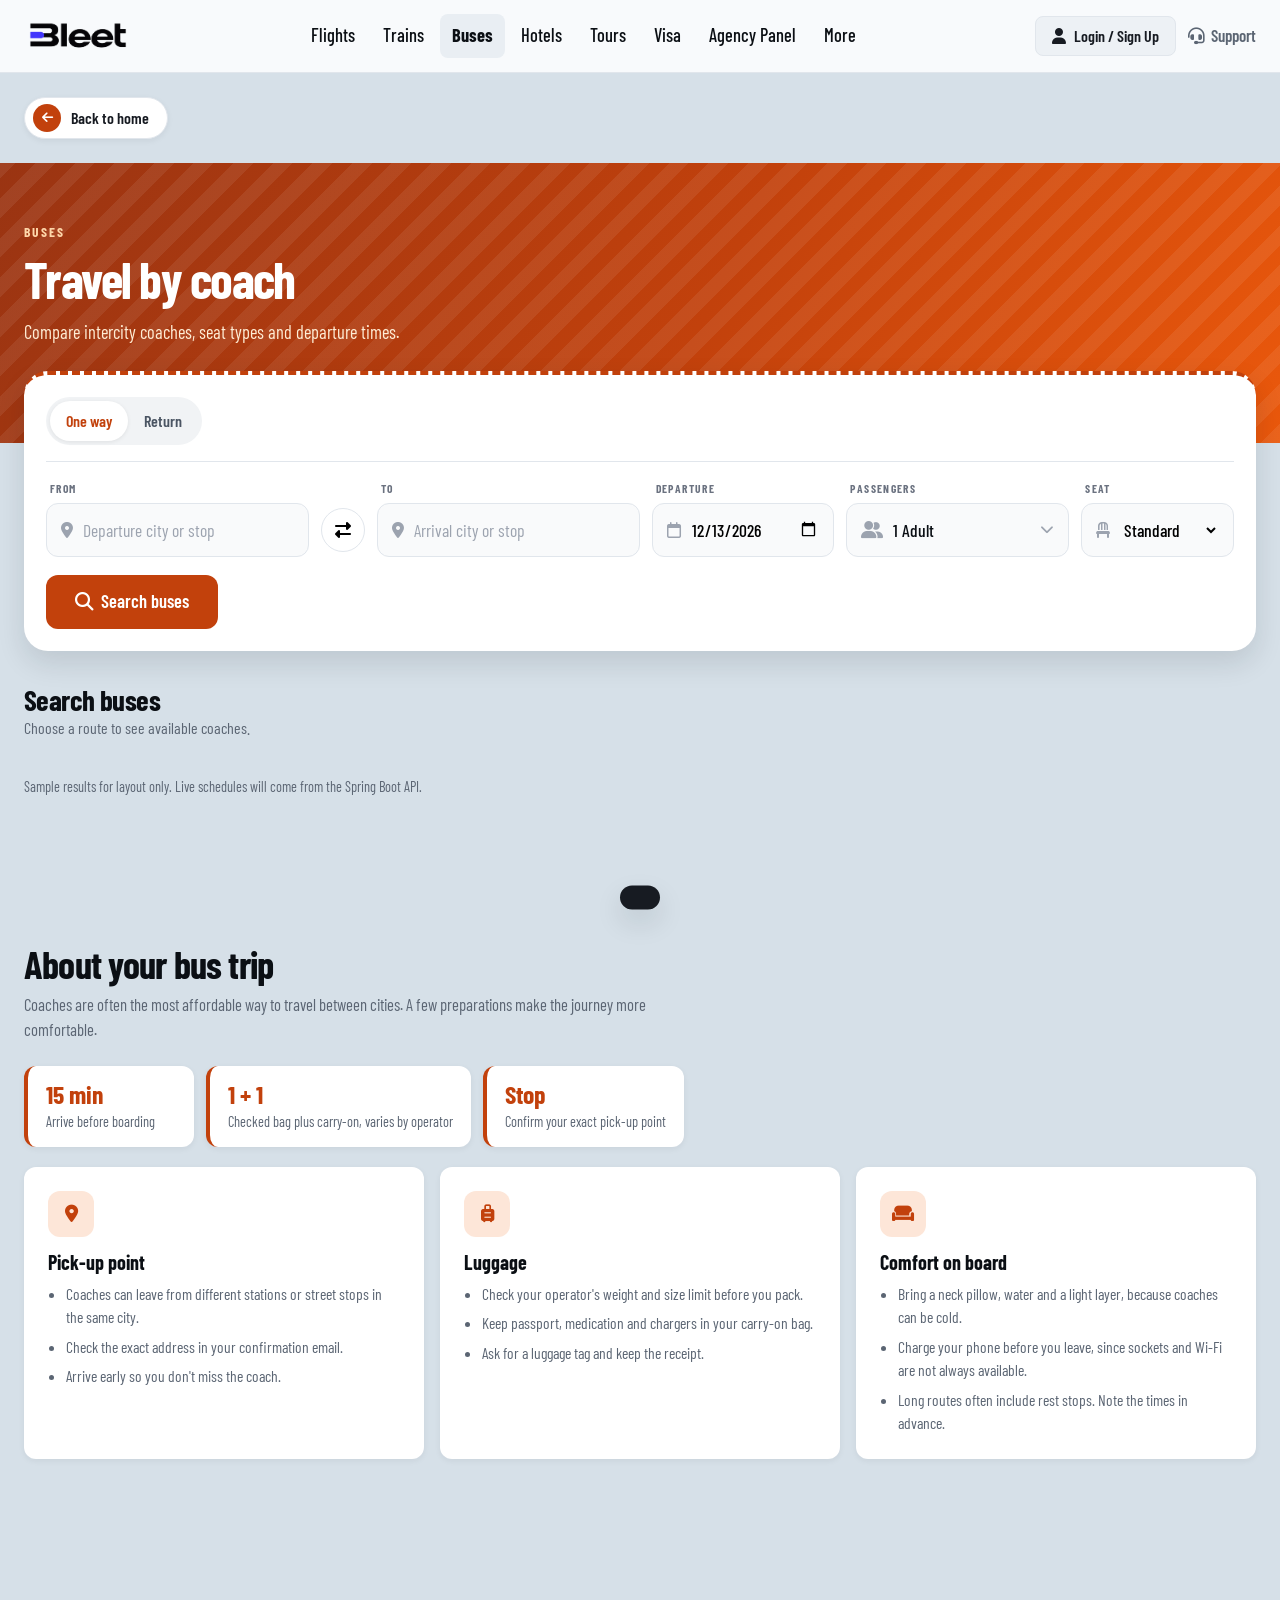
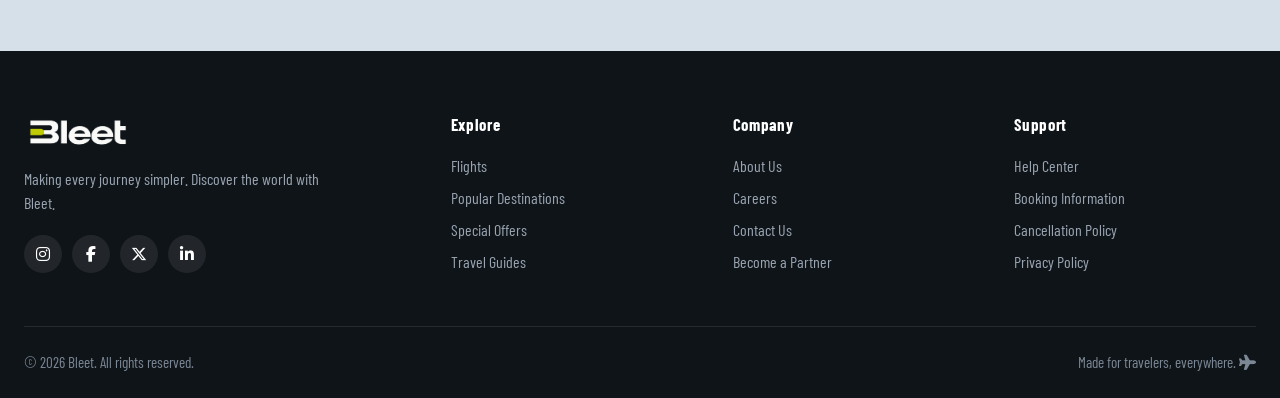
==== commit 1b952467: "buses  section compeleted" ====
--- a/buses.html
+++ b/buses.html
@@ -17,6 +17,8 @@
     <link rel="stylesheet" href="assets/style/global.css">
     <link rel="stylesheet" href="assets/style/heading.css">
     <link rel="stylesheet" href="assets/style/service-search.css">
+    <link rel="stylesheet" href="assets/style/service-extras.css">
+    <link rel="stylesheet" href="assets/style/buses.css">
     <link rel="stylesheet" href="assets/style/footer.css">
 </head>
 
@@ -74,6 +76,12 @@
     </header>
 
     <main id="main">
+        <nav class="back-bar container" aria-label="Back navigation">
+            <a class="back-btn" href="index.html">
+                <i class="fa-solid fa-arrow-left" aria-hidden="true"></i>Back to home
+            </a>
+        </nav>
+        <br>
         <section class="svc-hero">
             <div class="container">
                 <p class="kicker">Buses</p>
@@ -207,6 +215,52 @@
             <div class="svc-list" id="resultsList"></div>
             <p class="svc-note">Sample results for layout only. Live schedules will come from the Spring Boot API.</p>
         </section>
+
+        <section class="trip-info container" aria-labelledby="busInfoTitle">
+            <div class="trip-info-head">
+                <h2 id="busInfoTitle">About your bus trip</h2>
+                <p>Coaches are often the most affordable way to travel between cities. A few preparations make the
+                    journey more comfortable.</p>
+            </div>
+
+            <div class="info-stats">
+                <div class="stat"><strong>15 min</strong><span>Arrive before boarding</span></div>
+                <div class="stat"><strong>1 + 1</strong><span>Checked bag plus carry-on, varies by operator</span></div>
+                <div class="stat"><strong>Stop</strong><span>Confirm your exact pick-up point</span></div>
+            </div>
+
+            <div class="info-grid">
+                <article class="info-card">
+                    <div class="info-icon"><i class="fa-solid fa-location-dot" aria-hidden="true"></i></div>
+                    <h3>Pick-up point</h3>
+                    <ul>
+                        <li>Coaches can leave from different stations or street stops in the same city.</li>
+                        <li>Check the exact address in your confirmation email.</li>
+                        <li>Arrive early so you don't miss the coach.</li>
+                    </ul>
+                </article>
+
+                <article class="info-card">
+                    <div class="info-icon"><i class="fa-solid fa-suitcase-rolling" aria-hidden="true"></i></div>
+                    <h3>Luggage</h3>
+                    <ul>
+                        <li>Check your operator's weight and size limit before you pack.</li>
+                        <li>Keep passport, medication and chargers in your carry-on bag.</li>
+                        <li>Ask for a luggage tag and keep the receipt.</li>
+                    </ul>
+                </article>
+
+                <article class="info-card">
+                    <div class="info-icon"><i class="fa-solid fa-couch" aria-hidden="true"></i></div>
+                    <h3>Comfort on board</h3>
+                    <ul>
+                        <li>Bring a neck pillow, water and a light layer, because coaches can be cold.</li>
+                        <li>Charge your phone before you leave, since sockets and Wi-Fi are not always available.</li>
+                        <li>Long routes often include rest stops. Note the times in advance.</li>
+                    </ul>
+                </article>
+            </div>
+        </section>
     </main>
 
     <!-- FOOTER -->
--- a/assets/style/service-extras.css
+++ b/assets/style/service-extras.css
@@ -0,0 +1,154 @@
+/* =========================================
+   BLEET — SERVICE EXTRAS
+   Back button and "About your trip" section
+   Shared by trains, buses, hotels, tours and visa.
+   ========================================= */
+
+/* ---------- Back button ---------- */
+.back-bar {
+  padding-top: 24px;
+}
+
+.back-btn {
+  display: inline-flex;
+  align-items: center;
+  gap: 10px;
+  height: 42px;
+  padding: 0 18px 0 8px;
+  border: 1px solid var(--color-border);
+  border-radius: 999px;
+  background: #fff;
+  color: var(--color-ink);
+  font-weight: 600;
+  text-decoration: none;
+  box-shadow: var(--shadow-sm);
+  transition:
+    transform 0.25s var(--ease-out),
+    box-shadow 0.25s var(--ease-out);
+}
+
+.back-btn i {
+  display: grid;
+  place-items: center;
+  width: 28px;
+  height: 28px;
+  border-radius: 50%;
+  background: var(--accent, #171b22);
+  color: #fff;
+  font-size: 0.8rem;
+  transition: transform 0.3s var(--ease-spring);
+}
+
+.back-btn:hover {
+  transform: translateX(-3px);
+  box-shadow: var(--shadow-md);
+}
+
+.back-btn:hover i {
+  transform: translateX(-2px);
+}
+
+/* ---------- About your trip ---------- */
+.trip-info {
+  padding: 48px 0 96px;
+}
+
+.trip-info-head h2 {
+  margin-bottom: 6px;
+  font-size: clamp(1.8rem, 3vw, 2.4rem);
+  letter-spacing: -0.02em;
+}
+
+.trip-info-head p {
+  max-width: 640px;
+  margin-bottom: 24px;
+  color: var(--color-muted);
+  font-size: 1.05rem;
+}
+
+.info-stats {
+  display: flex;
+  flex-wrap: wrap;
+  gap: 12px;
+  margin-bottom: 20px;
+}
+
+.stat {
+  min-width: 170px;
+  padding: 14px 18px;
+  border-left: 4px solid var(--accent, #171b22);
+  border-radius: var(--radius-md);
+  background: #fff;
+  box-shadow: var(--shadow-sm);
+}
+
+.stat strong {
+  display: block;
+  font-size: 1.6rem;
+  line-height: 1.1;
+  color: var(--accent, #171b22);
+}
+
+.stat span {
+  font-size: 0.9rem;
+  color: var(--color-muted);
+}
+
+.info-grid {
+  display: grid;
+  grid-template-columns: repeat(3, minmax(0, 1fr));
+  gap: 16px;
+}
+
+.info-card {
+  padding: 24px;
+  border-radius: var(--radius-md);
+  background: #fff;
+  box-shadow: var(--shadow-sm);
+  transition: transform 0.3s var(--ease-out);
+}
+
+.info-card:hover {
+  transform: translateY(-3px);
+}
+
+.info-icon {
+  display: grid;
+  place-items: center;
+  width: 46px;
+  height: 46px;
+  margin-bottom: 14px;
+  border-radius: 12px;
+  background: var(--accent-soft, #edf1f5);
+  color: var(--accent, #171b22);
+  font-size: 1.1rem;
+}
+
+.info-card h3 {
+  margin-bottom: 8px;
+  font-size: 1.25rem;
+}
+
+.info-card ul {
+  display: grid;
+  gap: 6px;
+  padding-left: 18px;
+  color: var(--color-muted);
+  font-size: 0.98rem;
+}
+
+@media (max-width: 992px) {
+  .info-grid {
+    grid-template-columns: repeat(2, minmax(0, 1fr));
+  }
+}
+
+@media (max-width: 576px) {
+  .info-grid {
+    grid-template-columns: 1fr;
+  }
+
+  .stat {
+    flex: 1 1 100%;
+  }
+}
--- a/assets/style/buses.css
+++ b/assets/style/buses.css
@@ -0,0 +1,39 @@
+/* BUSES — road theme: diagonal road stripes on an orange hero band */
+
+body.theme-buses .svc-hero {
+  padding: 56px 0 96px;
+  color: #fff7ed;
+  background:
+    repeating-linear-gradient(
+      -45deg,
+      rgba(255, 255, 255, 0.07) 0 14px,
+      transparent 14px 28px
+    ),
+    linear-gradient(115deg, #9a3412 0%, #c2410c 55%, #ea580c 100%);
+}
+
+body.theme-buses .svc-hero .kicker {
+  color: #fed7aa;
+}
+body.theme-buses .svc-hero h1 {
+  color: #fff;
+}
+body.theme-buses .svc-hero .lead {
+  color: #ffedd5;
+}
+
+body.theme-buses .svc-hero + section {
+  position: relative;
+  z-index: 2;
+  margin-top: -72px;
+}
+
+/* Dashed top edge, like a coach route line */
+body.theme-buses .svc-panel {
+  border-top-style: dashed;
+}
+
+body.theme-buses .svc-result {
+  border-radius: 4px 14px 14px 4px;
+}
+
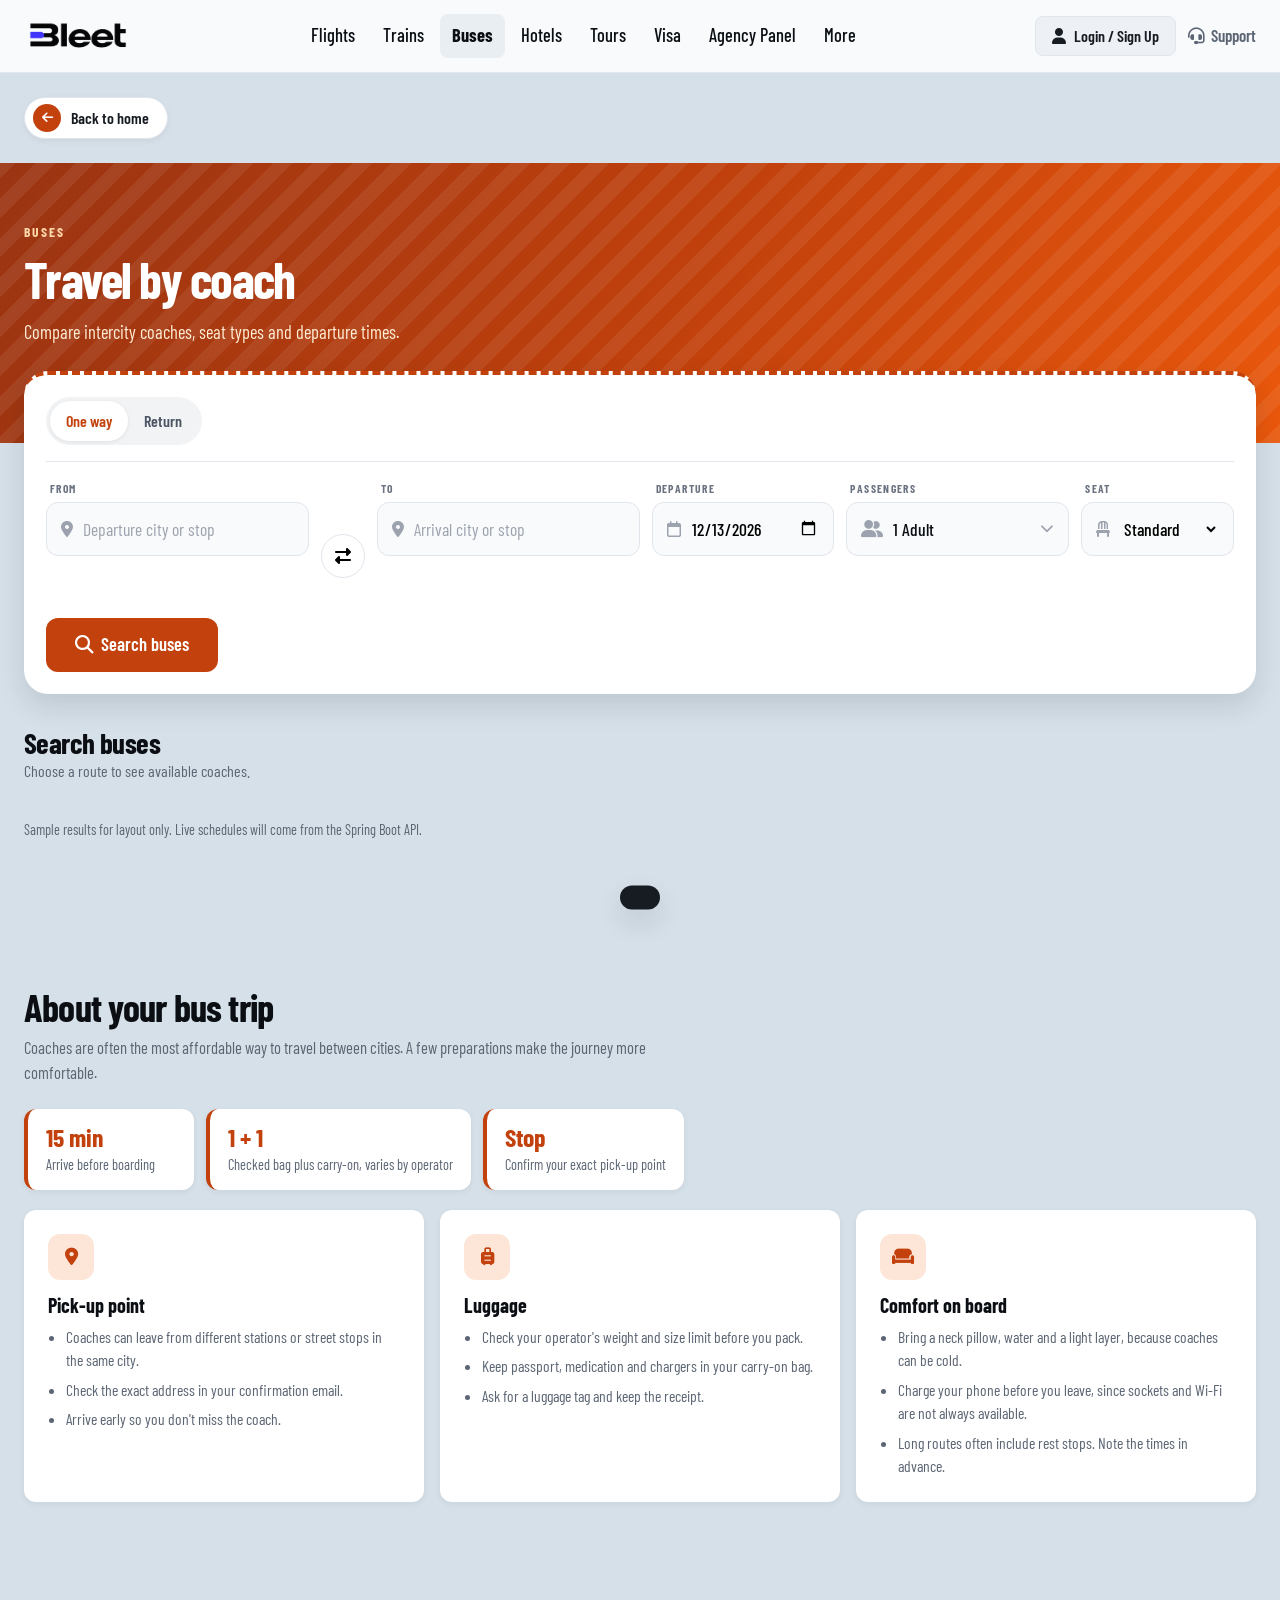
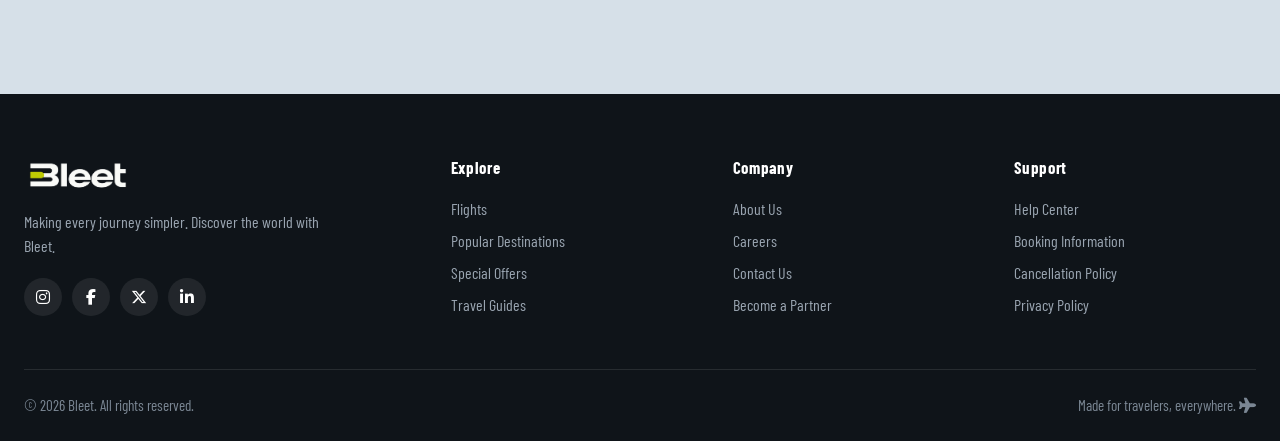
==== commit 2ac482e5: "Overlaping but fixed" ====
--- a/buses.html
+++ b/buses.html
@@ -20,6 +20,7 @@
     <link rel="stylesheet" href="assets/style/service-extras.css">
     <link rel="stylesheet" href="assets/style/buses.css">
     <link rel="stylesheet" href="assets/style/footer.css">
+    <link rel="stylesheet" href="assets/style/service-fixes.css">
 </head>
 
 <body class="theme-buses">
--- a/assets/style/service-fixes.css
+++ b/assets/style/service-fixes.css
@@ -0,0 +1,42 @@
+/* =========================================
+   BLEET — SERVICE SEARCH FIXES
+   Loaded after service-search.css. Reserves a line for
+   error messages so they never sit under the buttons.
+   ========================================= */
+
+/* Align every field to the top, so the reserved error line
+   doesn't push the inputs out of line with the buttons */
+.svc-fields {
+  align-items: flex-start;
+}
+
+/* Fixed label height, so every field lines up exactly */
+.svc-label {
+  height: 16px;
+  margin: 0 0 6px 4px;
+  line-height: 16px;
+}
+
+/* Error message is part of the layout now, not floating over it */
+.svc-error {
+  position: static;
+  display: block;
+  min-height: 1.2em;
+  margin-top: 6px;
+  font-size: 0.85rem;
+  color: var(--color-danger);
+}
+
+.svc-error:empty {
+  display: block;
+}
+
+/* Buttons line up with the 54px inputs, below the 22px label */
+.svc-search {
+  margin-top: 22px;
+}
+
+.svc-swap {
+  margin-top: 27px;
+  margin-bottom: 0;
+}
